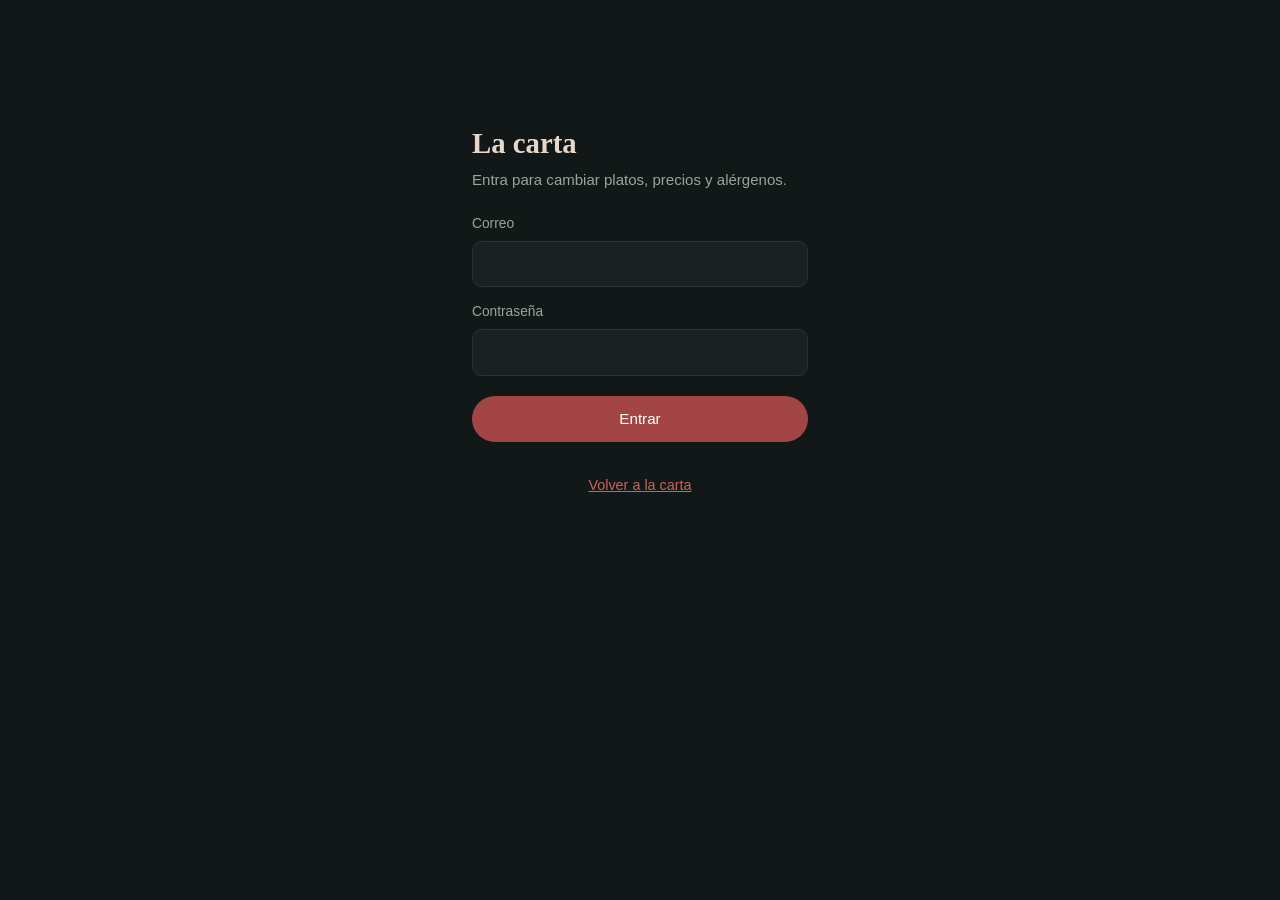
==== admin/index.html @ d583519b "La carta pasa a HTML editable, con panel de administración" ====
<!doctype html>
<html lang="es">
<head>
<meta charset="utf-8">
<meta name="viewport" content="width=device-width, initial-scale=1, viewport-fit=cover">
<title>Panel de la carta · Ramen Okaeri</title>
<meta name="robots" content="noindex, nofollow">
<meta name="theme-color" content="#121818">
<meta name="color-scheme" content="dark">
<link rel="icon" href="/favicon.ico" sizes="48x48">
<link rel="stylesheet" href="/admin/admin.css?v=75b06715">
</head>
<body>
<div id="app"><p class="cargando">Cargando…</p></div>
<p class="aviso" id="aviso" hidden></p>
<script src="/admin/admin.js?v=2310a214" defer></script>
</body>
</html>
---- admin/admin.css ----
/* Panel de la carta. Hoja aparte de la del sitio: el visitante no la descarga
   nunca y asi la web publica no engorda ni un byte por tener panel.
   Mismos tokens de marca, definidos aqui porque style.css no se carga. */

:root{
  --sumi:#121818; --sumi-hondo:#0B1010; --sumi-sup:#1A2121; --sumi-borde:#2A3332;
  --bengara:#A34544; --bengara-viva:#B85450; --bengara-txt:#C9635C;
  --washi:#E5D7CA; --washi-ten:#9BA39E; --blanco:#FFFFFF;
  --verde:#8FBF9B; --ambar:#D8A657;
  --sal:cubic-bezier(.23,1,.32,1);
  --sans:'Zen Kaku Gothic New',"Hiragino Sans","Helvetica Neue",Arial,sans-serif;
  --serif:'Shippori Mincho B1',"Hiragino Mincho ProN",Georgia,serif;
  --radio:14px;
}
*,*::before,*::after{box-sizing:border-box}
html{-webkit-text-size-adjust:100%}
body{margin:0;background:var(--sumi);color:var(--washi);font-family:var(--sans);
  font-size:16px;line-height:1.55;-webkit-font-smoothing:antialiased}
h1,h2,h3,h4{font-family:var(--serif);font-weight:700;line-height:1.25;margin:0}
a{color:var(--bengara-txt)}
:focus-visible{outline:2px solid var(--bengara-txt);outline-offset:3px}

input,select,textarea,button{font:inherit}
input[type=text],input[type=email],input[type=password],input[type=number],
input[type=search],select,textarea{
  width:100%;min-height:46px;padding:10px 14px;color:var(--washi);
  background:var(--sumi-sup);border:1px solid var(--sumi-borde);border-radius:10px;
  font-size:16px;-webkit-appearance:none;appearance:none}
textarea{min-height:88px;resize:vertical;line-height:1.5}
input::placeholder,textarea::placeholder{color:var(--washi-ten)}
select{background-image:none}
label{display:block;font-size:.86rem;color:var(--washi-ten);margin-bottom:6px}

.btn{display:inline-grid;place-items:center;min-height:46px;padding:0 20px;border:0;
  border-radius:999px;cursor:pointer;text-decoration:none;font-size:.95rem;
  transition:background-color .2s var(--sal),border-color .2s var(--sal)}
.btn-p{background:var(--bengara);color:var(--blanco)}
.btn-p:hover:not(:disabled){background:var(--bengara-viva)}
.btn-p:disabled{opacity:.5;cursor:default}
.btn-s{background:transparent;color:var(--washi);border:1px solid var(--sumi-borde)}
.btn-s:hover{border-color:var(--washi-ten)}
.btn-t{background:none;border:0;color:var(--washi-ten);cursor:pointer;padding:10px 6px;
  min-height:44px;font-size:.9rem;text-decoration:underline;text-underline-offset:3px}
.btn-t:hover{color:var(--washi)}
.btn-t.peligro{color:var(--bengara-txt)}

/* --- entrada -------------------------------------------------------------- */
.entrada{max-width:380px;margin:14vh auto;padding:0 22px}
.entrada h1{font-size:1.8rem;margin-bottom:6px}
.entrada-sub{color:var(--washi-ten);font-size:.94rem;margin:0 0 22px}
.entrada label{margin-top:14px}
.entrada .btn{width:100%;margin-top:20px}
.entrada-pie{margin-top:22px;text-align:center;font-size:.9rem}
/* el enlace, no el parrafo, es lo que se toca: 44 px minimos */
.entrada-pie a{display:inline-grid;place-items:center;min-height:44px;padding:0 12px}
.entrada code{background:var(--sumi-sup);padding:2px 6px;border-radius:6px;font-size:.86em}

/* --- armazon -------------------------------------------------------------- */
.panel-cab{display:flex;align-items:center;justify-content:space-between;gap:16px;
  padding:14px 22px;border-bottom:1px solid var(--sumi-borde);background:var(--sumi-hondo)}
.panel-marca strong{font-family:var(--serif);display:block;line-height:1.2}
.panel-marca span{font-size:.8rem;color:var(--washi-ten)}
.panel-acc{display:flex;align-items:center;gap:6px}

.pest{display:flex;gap:4px;overflow-x:auto;scrollbar-width:none;
  padding:10px 22px 0;border-bottom:1px solid var(--sumi-borde);background:var(--sumi-hondo)}
.pest::-webkit-scrollbar{display:none}
.pest-b{flex:0 0 auto;background:none;border:0;border-bottom:2px solid transparent;
  color:var(--washi-ten);padding:10px 14px;min-height:44px;cursor:pointer;font-size:.94rem}
.pest-b:hover{color:var(--washi)}
.pest-b.activa{color:var(--washi);border-bottom-color:var(--bengara)}

.panel-cuerpo{max-width:900px;margin:0 auto;padding:22px}
.cargando,.vacio{color:var(--washi-ten);padding:40px 0;text-align:center}

.barra{display:flex;flex-wrap:wrap;gap:10px;align-items:center;margin-bottom:18px}
.barra input[type=search]{flex:1 1 200px;min-width:0}
.barra select{flex:0 1 220px}
.barra-tit{flex:1 1 auto;font-size:1.3rem}
.pista{color:var(--washi-ten);font-size:.84rem;margin:0 0 8px;line-height:1.5}
.pista-suelta{margin-bottom:16px}

/* --- listas --------------------------------------------------------------- */
.lista-cat{font-size:.78rem;letter-spacing:.12em;text-transform:uppercase;
  color:var(--washi-ten);font-family:var(--sans);font-weight:600;margin:26px 0 4px}
.fila{display:flex;align-items:center;gap:14px;padding:14px 0;
  border-top:1px solid var(--sumi-borde)}
.fila.apagado{opacity:.45}
.fila-txt{flex:1 1 auto;min-width:0}
.fila-txt strong{display:block;font-weight:500}
.fila-sub{display:block;font-size:.85rem;color:var(--washi-ten)}
.pincho{display:inline-block;margin-top:4px;padding:1px 8px;border-radius:999px;
  border:1px solid var(--ambar);color:var(--ambar);font-size:.72rem}
.fila-acc{display:flex;align-items:center;gap:4px;flex:0 0 auto}

/* --- ficha ---------------------------------------------------------------- */
.ficha{display:grid;gap:22px}
.ficha-cab{display:flex;justify-content:space-between;align-items:center}
.campo label{font-size:.86rem;color:var(--washi-ten)}
.dos{display:grid;gap:16px}
@media (min-width:640px){.dos{grid-template-columns:1fr 1fr}}

.idiomas{display:flex;gap:4px;margin-bottom:8px}
.idi-b{background:var(--sumi-sup);border:1px solid var(--sumi-borde);color:var(--washi-ten);
  border-radius:8px;padding:6px 12px;min-height:34px;cursor:pointer;font-size:.82rem;
  text-transform:uppercase;letter-spacing:.06em;position:relative}
.idi-b.activa{color:var(--washi);border-color:var(--washi-ten)}
.idi-b.falta::after{content:"";position:absolute;top:4px;right:4px;width:5px;height:5px;
  border-radius:50%;background:var(--ambar)}

.precios,.opciones{display:grid;gap:8px}
.precio-fila{display:flex;gap:8px;align-items:center}
.precio-fila input[type=number]{flex:0 0 120px}

.rejilla{display:grid;gap:8px}
@media (min-width:560px){.rejilla{grid-template-columns:1fr 1fr}}
.rej-item{display:flex;align-items:center;gap:10px;justify-content:space-between;
  padding:6px 10px;background:var(--sumi-sup);border:1px solid var(--sumi-borde);border-radius:10px}
.rej-item span{font-size:.88rem;color:var(--washi-ten)}
.rej-item select{flex:0 0 130px;min-height:38px;padding:4px 8px;font-size:.86rem}

.chips{display:flex;flex-wrap:wrap;gap:8px}
.chip-t{background:var(--sumi-sup);border:1px solid var(--sumi-borde);color:var(--washi-ten);
  border-radius:999px;padding:0 16px;min-height:44px;cursor:pointer;font-size:.9rem}
.chip-t.activa{background:var(--bengara);border-color:var(--bengara);color:var(--blanco)}

.interruptores{display:flex;flex-wrap:wrap;gap:20px}
.inter{display:flex;align-items:center;gap:10px;min-height:44px;margin:0;color:var(--washi)}
.inter input{width:20px;height:20px;min-height:0;accent-color:var(--bengara)}

/* --- modal ---------------------------------------------------------------- */
.modal{position:fixed;inset:0;background:rgba(9,13,13,.72);display:grid;
  place-items:center;padding:20px;z-index:100;overflow-y:auto}
.modal-caja{background:var(--sumi);border:1px solid var(--sumi-borde);border-radius:var(--radio);
  padding:24px;width:min(560px,100%);max-height:88vh;overflow-y:auto;display:grid;gap:18px}
.modal-caja h3{font-size:1.2rem}
.modal-acc{display:flex;justify-content:flex-end;gap:8px;align-items:center;flex-wrap:wrap}

/* --- publicar ------------------------------------------------------------- */
.publicar{max-width:560px}
.publicar h2{font-size:1.3rem;margin-bottom:8px}
.pub-estado{font-family:var(--serif);font-size:1.15rem;margin:18px 0 4px;color:var(--verde)}
.pub-estado.pendiente{color:var(--ambar)}
.publicar .btn{margin-top:18px}

/* --- avisos --------------------------------------------------------------- */
.aviso{position:fixed;left:50%;bottom:22px;transform:translateX(-50%);z-index:200;
  max-width:min(520px,92vw);padding:12px 20px;border-radius:999px;font-size:.9rem;
  background:var(--sumi-sup);border:1px solid var(--sumi-borde);color:var(--washi)}
.aviso.error{border-color:var(--bengara);color:var(--bengara-txt)}
.aviso.ok{border-color:#3E5A46;color:var(--verde)}

@media (prefers-reduced-motion:reduce){*{transition:none!important;animation:none!important}}
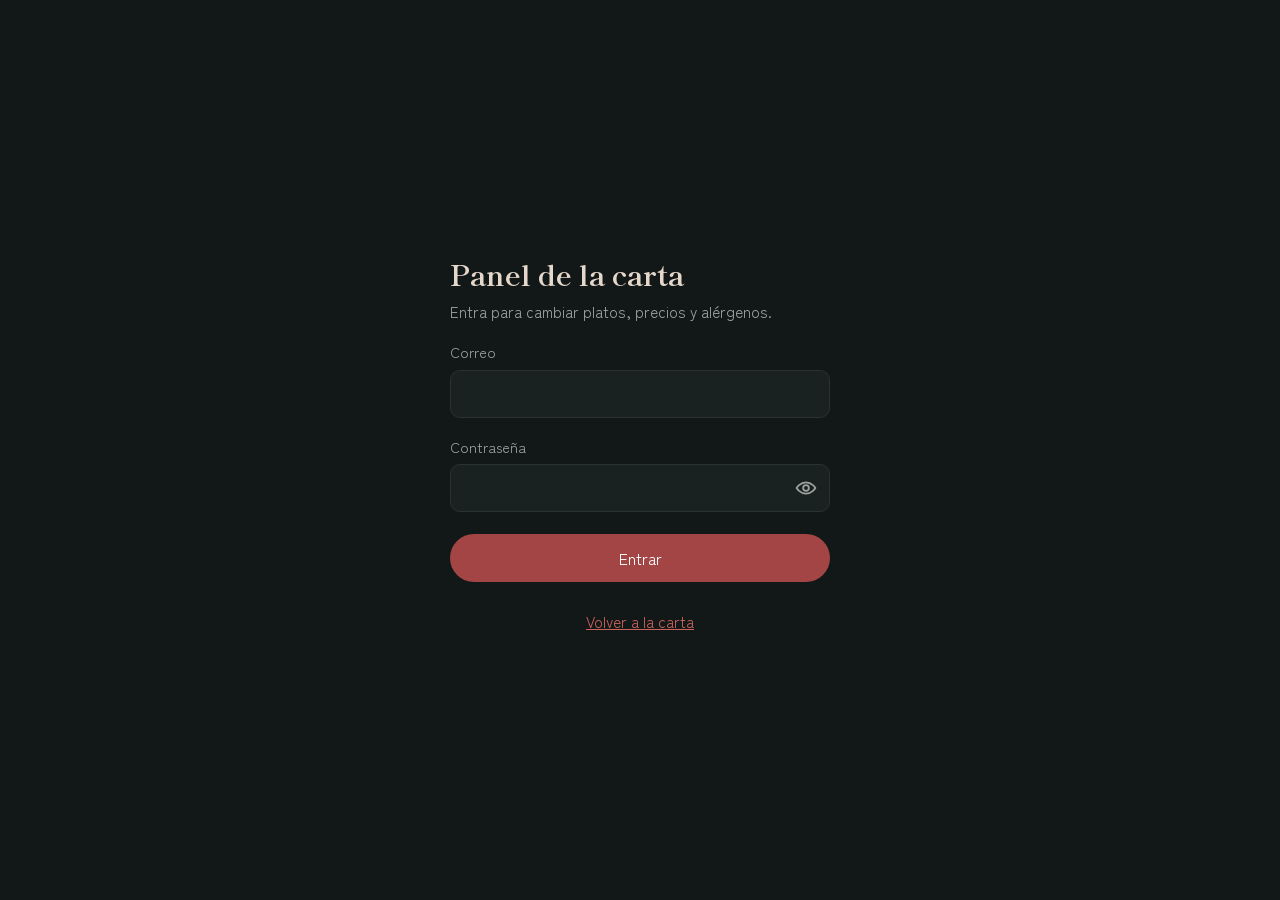
==== commit 015bf96c: "Carta al día: 73 platos en 6 secciones Exportada de Supabase por .github/workflows/carta.yml.  Co-Au" ====
--- a/admin/index.html
+++ b/admin/index.html
@@ -8,11 +8,41 @@
 <meta name="theme-color" content="#121818">
 <meta name="color-scheme" content="dark">
 <link rel="icon" href="/favicon.ico" sizes="48x48">
-<link rel="stylesheet" href="/admin/admin.css?v=75b06715">
+<link rel="stylesheet" href="/admin/admin.css?v=a2af2c37">
 </head>
 <body>
+<svg class="oculto" aria-hidden="true" focusable="false"><defs>
+<g id="pl-ramen"><path d="M3.5 14.5h25a12.5 12.5 0 0 1-25 0Z"/><path d="M12 10.5c0-2 2-2.2 2-4M18 10.5c0-2 2-2.2 2-4"/></g>
+<g id="pl-arroz"><path d="M4.5 16.5h23a11.5 11.5 0 0 1-23 0Z"/><path d="M9.5 16.5a6.5 6.5 0 0 1 13 0"/></g>
+<g id="pl-tapa"><path d="M4.5 19.5h23c0-5.7-5.1-9.8-11.5-9.8S4.5 13.8 4.5 19.5Z"/><path d="M10 19.5v-3.2M16 19.5v-4.6M22 19.5v-3.2"/></g>
+<g id="pl-bebida"><path d="M10 6.5h12l-1.5 18a1.7 1.7 0 0 1-1.7 1.6h-5.6a1.7 1.7 0 0 1-1.7-1.6Z"/><path d="M10.7 14h10.6"/></g>
+<g id="pl-postre"><path d="M4.5 22.5h23"/><path d="M8.5 22.5a7.5 7.5 0 0 1 15 0"/></g>
+<g id="pl-coctel"><path d="M5 7h22L16 19Z"/><path d="M16 19v7M11.5 26h9"/></g>
+<g id="pl-generico"><circle cx="16" cy="16" r="11"/><circle cx="16" cy="16" r="6"/></g>
+
+<g id="alg-gluten"><path d="M16 29V12"/><path d="M16 21.5c-3.2 0-5.2-1.8-5.2-4.5 3.2 0 5.2 1.8 5.2 4.5Z"/><path d="M16 21.5c3.2 0 5.2-1.8 5.2-4.5-3.2 0-5.2 1.8-5.2 4.5Z"/><path d="M16 15c-3.2 0-5.2-1.8-5.2-4.5 3.2 0 5.2 1.8 5.2 4.5Z"/><path d="M16 15c3.2 0 5.2-1.8 5.2-4.5-3.2 0-5.2 1.8-5.2 4.5Z"/><path d="M16 10c0-2.5 1-4.2 2.9-5 .5 2.5-.5 4.3-2.9 5Z"/></g>
+<g id="alg-crustaceos"><path d="M24 10c-6.6 0-11.6 3.8-11.6 9 0 4.3 3.5 7.4 8.2 7.4 2.4 0 4.2-.7 5.4-1.6"/><path d="M12.6 18.4c-3.4.3-5.6 2.4-6.1 5.6"/><path d="M24 10c1.4-1.9 3.3-2.9 5.6-3"/><path d="M22.2 9.6c-.4-2.2.4-4 2.2-5.4"/><path d="M16.6 24.8c-.8 1.9-2.3 3-4.4 3.4"/></g>
+<g id="alg-huevos"><path d="M16 27.5c-4.4 0-7.6-3-7.6-7.2 0-5.2 3.6-11.8 7.6-11.8s7.6 6.6 7.6 11.8c0 4.2-3.2 7.2-7.6 7.2Z"/><circle cx="16" cy="19.5" r="3.4"/></g>
+<g id="alg-pescado"><path d="M4.5 16c3.4-4.6 7.6-6.9 12.6-6.9 4.6 0 8.2 2.3 10.8 6.9-2.6 4.6-6.2 6.9-10.8 6.9-5 0-9.2-2.3-12.6-6.9Z"/><path d="M27.9 16c1.3-.5 2.4-1.5 3.3-3v6c-.9-1.5-2-2.5-3.3-3Z"/><circle cx="11.5" cy="14.6" r="1.1"/></g>
+<g id="alg-cacahuetes"><path d="M20.4 6.5c3.4 0 5.8 2.5 5.8 5.6 0 2.2-1.1 3.4-1.1 5.1 0 1.8 1.1 2.9 1.1 5.1 0 3.1-2.4 5.6-5.8 5.6h-8.8c-3.4 0-5.8-2.5-5.8-5.6 0-2.2 1.1-3.3 1.1-5.1 0-1.7-1.1-2.9-1.1-5.1 0-3.1 2.4-5.6 5.8-5.6Z"/><path d="M7 17.2h18"/></g>
+<g id="alg-soja"><path d="M27 6.5c0 8.4-5.6 15.3-13.2 15.3-4.4 0-7.6-2.9-7.6-7 0-6.8 5.8-12.2 12.6-12.2"/><circle cx="12.4" cy="15.4" r="2.4"/><circle cx="18.6" cy="10.4" r="2.4"/><path d="M6.2 28.5c1.6-4.3 4.2-7.6 7.6-9.8"/></g>
+<g id="alg-leche"><path d="M10 12.5h12v16H10Z"/><path d="M10 12.5 13 6h6l3 6.5"/><path d="M13 6V3.5h6V6"/><path d="M10 19.5h12"/></g>
+<g id="alg-frutos-secos"><path d="M16 28.5c-4.8 0-8.4-4.2-8.4-9.6 0-5 3.2-9.4 8.4-9.4s8.4 4.4 8.4 9.4c0 5.4-3.6 9.6-8.4 9.6Z"/><path d="M7.8 14.2c1.8-1.7 4.8-2.7 8.2-2.7s6.4 1 8.2 2.7"/><path d="M16 11.5V4.8"/><path d="M16 5.2c-1.4-1.5-3.2-2.2-5.4-2.2.3 2.4 1.7 3.9 4 4.4"/></g>
+<g id="alg-apio"><path d="M11 29c-1.4-5-1.8-10.4-1.2-16.2"/><path d="M16 29c0-5.6.3-11 1-16.2"/><path d="M21 29c1.4-5 2.2-10.4 2.4-16.2"/><path d="M8.2 12.8c-.6-3.4.8-5.8 4.2-7.2 1 2.2.8 4.4-.6 6.6"/><path d="M17 12.8c-1-3.6 0-6.4 3-8.4 1.6 2.6 1.6 5.4 0 8.4"/><path d="M23.6 12.8c1.6-2.8 1.2-5.4-1.2-7.8"/></g>
+<g id="alg-mostaza"><path d="M11 12.5h10c1.1 0 2 .9 2 2v12c0 1.1-.9 2-2 2H11c-1.1 0-2-.9-2-2v-12c0-1.1.9-2 2-2Z"/><path d="M12 12.5v-3h8v3"/><path d="M13.5 9.5V6h5v3.5"/><path d="M9 18.5h14"/></g>
+<g id="alg-sesamo"><path d="M12 6.5c2.3 0 4 1.9 4 4.3s-1.7 4.3-4 4.3-4-1.9-4-4.3 1.7-4.3 4-4.3Z"/><path d="M23 12c2.3 0 4 1.9 4 4.3s-1.7 4.3-4 4.3-4-1.9-4-4.3 1.7-4.3 4-4.3Z"/><path d="M12.5 19.5c2.3 0 4 1.9 4 4.3s-1.7 4.3-4 4.3-4-1.9-4-4.3 1.7-4.3 4-4.3Z"/></g>
+<g id="alg-sulfitos"><path d="M13 4.5h6"/><path d="M14 4.5v7.2L7.6 24.4c-.9 1.8.4 3.9 2.4 3.9h12c2 0 3.3-2.1 2.4-3.9L18 11.7V4.5"/><path d="M10.4 19h11.2"/></g>
+<g id="alg-altramuces"><path d="M16 29V15"/><path d="M16 15c-4.2 0-6.6-2.2-6.6-5.6 4.2 0 6.6 2.2 6.6 5.6Z"/><path d="M16 15c4.2 0 6.6-2.2 6.6-5.6-4.2 0-6.6 2.2-6.6 5.6Z"/><path d="M16 9c-2.6-1.2-3.8-3.2-3.4-5.8 2.6.6 4 2.4 4 5.2"/><path d="M16 9c2.6-1.2 3.8-3.2 3.4-5.8-2.6.6-4 2.4-4 5.2"/></g>
+<g id="alg-moluscos"><path d="M16 27.5c-6.4 0-11.5-4.8-11.5-11 0-3.4 2.3-5.6 5-5.6 1.5 0 2.8.7 3.6 1.9.7-2.3 1.6-4.1 2.9-5.3 1.3 1.2 2.2 3 2.9 5.3.8-1.2 2.1-1.9 3.6-1.9 2.7 0 5 2.2 5 5.6 0 6.2-5.1 11-11.5 11Z"/><path d="M16 8.5v19"/><path d="M10.6 13.2 8.2 25.2"/><path d="M21.4 13.2 23.8 25.2"/></g>
+
+<g id="etq-hoja"><path d="M6 26C6 14 13 7.5 26 6.5 25 19.5 18 26 6 26Z"/><path d="M6 26c3.5-6.5 8-11 13.5-13.5"/></g>
+<g id="esc-chile"><path d="M21 9c1.4 7.6-3.6 15.8-11.1 16.3-3.2.2-5.4-1.8-5.4-4.5 0-2.6 2-4.3 5-4.6C16.1 15.8 20 12.9 21 9Z"/><path d="M21 9c.1-2.7 1.7-4.4 4.7-5.1"/><path d="M25.7 3.9c1.8.2 3 1.3 3.5 3.1"/></g>
+<g id="esc-caldo"><path d="M3.5 16.5h25a12.5 12.5 0 0 1-25 0Z"/><path d="M12 12c0-2 2-2.2 2-4M18 12c0-2 2-2.2 2-4"/></g>
+<g id="esc-nivel"><path d="M7 26V18M16 26V12M25 26V6"/></g>
+</defs></svg>
 <div id="app"><p class="cargando">Cargando…</p></div>
-<p class="aviso" id="aviso" hidden></p>
-<script src="/admin/admin.js?v=2310a214" defer></script>
+<div id="avisos" class="avisos"></div>
+<div id="anuncio" class="oculto" aria-live="polite" aria-atomic="true"></div>
+<script src="/admin/admin.js?v=bfabea60" defer></script>
 </body>
 </html>
--- a/admin/admin.css
+++ b/admin/admin.css
@@ -1,153 +1,435 @@
 /* Panel de la carta. Hoja aparte de la del sitio: el visitante no la descarga
    nunca y asi la web publica no engorda ni un byte por tener panel.
-   Mismos tokens de marca, definidos aqui porque style.css no se carga. */
+   Mismos tokens de marca, definidos aqui porque style.css no se carga.
+
+   Rehecha el 17 de septiembre de 2026 para el movil primero: destinos abajo,
+   acciones fijas, todo lo tocable a 44 px como minimo y ningun :hover fuera
+   de @media (hover:hover), que en tactil se quedaba pegado. */
+
+/* Las fuentes de la marca, las mismas que la web: el navegador ya las tiene en
+   cache si ha abierto la carta. Antes admin.css las nombraba pero no las
+   cargaba, y el panel salia en Georgia y Arial. */
+@font-face{font-family:'Shippori Mincho B1';font-style:normal;font-weight:700;font-display:swap;
+  src:url('/assets/fonts/shippori-700-latin.woff2') format('woff2');
+  unicode-range:U+0000-00FF,U+0131,U+0152-0153,U+02BB-02BC,U+02C6,U+02DA,U+02DC,U+0304,U+0308,U+0329,U+2000-206F,U+20AC,U+2122,U+2191,U+2193,U+2212,U+2215,U+FEFF,U+FFFD}
+@font-face{font-family:'Shippori Mincho B1';font-style:normal;font-weight:700;font-display:swap;
+  src:url('/assets/fonts/shippori-700-latin-ext.woff2') format('woff2');
+  unicode-range:U+0100-02BA,U+02BD-02C5,U+02C7-02CC,U+02CE-02D7,U+02DD-02FF,U+0304,U+0308,U+0329,U+1D00-1DBF,U+1E00-1E9F,U+1EF2-1EFF,U+2020,U+20A0-20AB,U+20AD-20C0,U+2113,U+2C60-2C7F,U+A720-A7FF}
+@font-face{font-family:'Zen Kaku Gothic New';font-style:normal;font-weight:400;font-display:swap;
+  src:url('/assets/fonts/zenkaku-400-latin.woff2') format('woff2');
+  unicode-range:U+0000-00FF,U+0131,U+0152-0153,U+02BB-02BC,U+02C6,U+02DA,U+02DC,U+0304,U+0308,U+0329,U+2000-206F,U+20AC,U+2122,U+2191,U+2193,U+2212,U+2215,U+FEFF,U+FFFD}
+@font-face{font-family:'Zen Kaku Gothic New';font-style:normal;font-weight:400;font-display:swap;
+  src:url('/assets/fonts/zenkaku-400-latin-ext.woff2') format('woff2');
+  unicode-range:U+0100-02BA,U+02BD-02C5,U+02C7-02CC,U+02CE-02D7,U+02DD-02FF,U+0304,U+0308,U+0329,U+1D00-1DBF,U+1E00-1E9F,U+1EF2-1EFF,U+2020,U+20A0-20AB,U+20AD-20C0,U+2113,U+2C60-2C7F,U+A720-A7FF}
+@font-face{font-family:'Zen Kaku Gothic New';font-style:normal;font-weight:700;font-display:swap;
+  src:url('/assets/fonts/zenkaku-700-latin.woff2') format('woff2');
+  unicode-range:U+0000-00FF,U+0131,U+0152-0153,U+02BB-02BC,U+02C6,U+02DA,U+02DC,U+0304,U+0308,U+0329,U+2000-206F,U+20AC,U+2122,U+2191,U+2193,U+2212,U+2215,U+FEFF,U+FFFD}
+@font-face{font-family:'Zen Kaku Gothic New';font-style:normal;font-weight:700;font-display:swap;
+  src:url('/assets/fonts/zenkaku-700-latin-ext.woff2') format('woff2');
+  unicode-range:U+0100-02BA,U+02BD-02C5,U+02C7-02CC,U+02CE-02D7,U+02DD-02FF,U+0304,U+0308,U+0329,U+1D00-1DBF,U+1E00-1E9F,U+1EF2-1EFF,U+2020,U+20A0-20AB,U+20AD-20C0,U+2113,U+2C60-2C7F,U+A720-A7FF}
 
 :root{
-  --sumi:#121818; --sumi-hondo:#0B1010; --sumi-sup:#1A2121; --sumi-borde:#2A3332;
+  --sumi:#121818; --sumi-hondo:#0B1010; --sumi-sup:#1A2121; --sumi-alto:#222B2A; --sumi-borde:#2A3332;
   --bengara:#A34544; --bengara-viva:#B85450; --bengara-txt:#C9635C;
   --washi:#E5D7CA; --washi-ten:#9BA39E; --blanco:#FFFFFF;
-  --verde:#8FBF9B; --ambar:#D8A657;
+  --verde:#8FBF9B; --verde-fondo:#1B2A21; --ambar:#D8A657; --ambar-fondo:#2B2418;
   --sal:cubic-bezier(.23,1,.32,1);
   --sans:'Zen Kaku Gothic New',"Hiragino Sans","Helvetica Neue",Arial,sans-serif;
   --serif:'Shippori Mincho B1',"Hiragino Mincho ProN",Georgia,serif;
   --radio:14px;
+  --ancho:760px;
+  /* lo que ocupa abajo la barra fija: los avisos y el final de la pagina lo
+     respetan para no quedar debajo */
+  --abajo:64px;
 }
 *,*::before,*::after{box-sizing:border-box}
 html{-webkit-text-size-adjust:100%}
-body{margin:0;background:var(--sumi);color:var(--washi);font-family:var(--sans);
-  font-size:16px;line-height:1.55;-webkit-font-smoothing:antialiased}
+body{margin:0;min-height:100vh;background:var(--sumi);color:var(--washi);font-family:var(--sans);
+  font-size:16px;line-height:1.55;-webkit-font-smoothing:antialiased;-webkit-tap-highlight-color:transparent}
 h1,h2,h3,h4{font-family:var(--serif);font-weight:700;line-height:1.25;margin:0}
+p{margin:0}
 a{color:var(--bengara-txt)}
 :focus-visible{outline:2px solid var(--bengara-txt);outline-offset:3px}
-
-input,select,textarea,button{font:inherit}
-input[type=text],input[type=email],input[type=password],input[type=number],
-input[type=search],select,textarea{
-  width:100%;min-height:46px;padding:10px 14px;color:var(--washi);
+[hidden]{display:none!important}
+.oculto{position:absolute;width:1px;height:1px;padding:0;margin:-1px;overflow:hidden;clip-path:inset(50%);white-space:nowrap;border:0}
+main:focus{outline:none}
+
+.ico{width:24px;height:24px;flex:0 0 auto;fill:none;stroke:currentColor;stroke-width:2.4;
+  stroke-linecap:round;stroke-linejoin:round}
+.ico-peq{width:18px;height:18px}
+.ico-grande{width:56px;height:56px;color:var(--verde)}
+.ico-marcador{width:22px;height:22px;color:var(--washi-ten)}
+.ico-alg{width:22px;height:22px}
+
+/* --- formularios ---------------------------------------------------------- */
+input,select,textarea,button{font:inherit;color:inherit}
+input[type=text],input[type=email],input[type=password],input[type=search],select,textarea{
+  width:100%;min-height:48px;padding:10px 14px;color:var(--washi);
   background:var(--sumi-sup);border:1px solid var(--sumi-borde);border-radius:10px;
   font-size:16px;-webkit-appearance:none;appearance:none}
-textarea{min-height:88px;resize:vertical;line-height:1.5}
-input::placeholder,textarea::placeholder{color:var(--washi-ten)}
-select{background-image:none}
-label{display:block;font-size:.86rem;color:var(--washi-ten);margin-bottom:6px}
-
-.btn{display:inline-grid;place-items:center;min-height:46px;padding:0 20px;border:0;
-  border-radius:999px;cursor:pointer;text-decoration:none;font-size:.95rem;
-  transition:background-color .2s var(--sal),border-color .2s var(--sal)}
+textarea{min-height:96px;resize:vertical;line-height:1.5}
+input::placeholder,textarea::placeholder{color:#7F8883}
+select{padding-right:38px;background-image:linear-gradient(45deg,transparent 50%,var(--washi-ten) 50%),linear-gradient(135deg,var(--washi-ten) 50%,transparent 50%);
+  background-position:calc(100% - 20px) 50%,calc(100% - 14px) 50%;background-size:6px 6px;background-repeat:no-repeat}
+select:disabled{opacity:.6}
+[aria-invalid=true]{border-color:var(--bengara-txt)!important}
+input.corto{max-width:120px}
+label{display:block;font-size:.9rem;color:var(--washi-ten);margin-bottom:6px}
+legend{padding:0;font-size:.9rem;color:var(--washi-ten);margin-bottom:6px}
+fieldset{border:0;margin:0;padding:0;min-width:0}
+
+.campo{display:grid;gap:6px}
+.campo > label,.campo > legend,.campo-tit{margin-bottom:0;font-size:.9rem;color:var(--washi-ten)}
+.pista{color:var(--washi-ten);font-size:.875rem;line-height:1.5}
+.error-campo,.error-form{display:flex;gap:8px;align-items:flex-start;color:var(--bengara-txt);font-size:.9rem;line-height:1.45}
+.error-campo .ico{margin-top:1px}
+.error-form:empty{display:none}
+
+.casilla{display:flex;align-items:center;gap:12px;min-height:44px;margin:0;color:var(--washi);font-size:1rem;cursor:pointer}
+.casilla input{width:22px;height:22px;margin:0;accent-color:var(--bengara);flex:0 0 auto}
+
+/* --- botones --------------------------------------------------------------- */
+.btn{display:inline-flex;align-items:center;justify-content:center;gap:8px;min-height:48px;padding:0 20px;
+  border:1px solid transparent;border-radius:999px;cursor:pointer;text-decoration:none;font-size:1rem;
+  line-height:1.2;text-align:center;transition:background-color .2s var(--sal),border-color .2s var(--sal),transform .12s var(--sal)}
+.btn:active:not(:disabled){transform:scale(.98)}
+.btn:disabled{opacity:.5;cursor:default}
 .btn-p{background:var(--bengara);color:var(--blanco)}
-.btn-p:hover:not(:disabled){background:var(--bengara-viva)}
-.btn-p:disabled{opacity:.5;cursor:default}
-.btn-s{background:transparent;color:var(--washi);border:1px solid var(--sumi-borde)}
-.btn-s:hover{border-color:var(--washi-ten)}
-.btn-t{background:none;border:0;color:var(--washi-ten);cursor:pointer;padding:10px 6px;
-  min-height:44px;font-size:.9rem;text-decoration:underline;text-underline-offset:3px}
-.btn-t:hover{color:var(--washi)}
-.btn-t.peligro{color:var(--bengara-txt)}
-
-/* --- entrada -------------------------------------------------------------- */
-.entrada{max-width:380px;margin:14vh auto;padding:0 22px}
-.entrada h1{font-size:1.8rem;margin-bottom:6px}
-.entrada-sub{color:var(--washi-ten);font-size:.94rem;margin:0 0 22px}
-.entrada label{margin-top:14px}
-.entrada .btn{width:100%;margin-top:20px}
-.entrada-pie{margin-top:22px;text-align:center;font-size:.9rem}
-/* el enlace, no el parrafo, es lo que se toca: 44 px minimos */
+.btn-s{background:transparent;color:var(--washi);border-color:var(--sumi-borde)}
+.btn-peligro{background:transparent;color:var(--bengara-txt);border-color:var(--bengara)}
+.btn-peligro-t{color:var(--bengara-txt)!important}
+.btn-ancho{width:100%}
+.btn-peq{min-height:44px;padding:0 14px;font-size:.9rem}
+.btn-t{display:inline-flex;align-items:center;gap:6px;background:none;border:0;color:var(--washi-ten);cursor:pointer;
+  padding:0 8px;min-height:44px;min-width:44px;font-size:.95rem;text-decoration:underline;text-underline-offset:3px;justify-content:center}
+.btn-icono{display:inline-grid;place-items:center;width:44px;height:44px;padding:0;background:none;border:0;
+  border-radius:999px;color:var(--washi-ten);cursor:pointer;flex:0 0 auto}
+.btn-icono:disabled{opacity:.35;cursor:default}
+@media (hover:hover){
+  .btn-p:hover:not(:disabled){background:var(--bengara-viva)}
+  .btn-s:hover:not(:disabled){border-color:var(--washi-ten)}
+  .btn-peligro:hover:not(:disabled){background:rgba(163,69,68,.14)}
+  .btn-t:hover,.btn-icono:hover:not(:disabled){color:var(--washi)}
+}
+
+/* --- entrada --------------------------------------------------------------- */
+.entrada-env{min-height:100vh;min-height:100svh;display:grid;place-items:center;padding:24px 16px}
+.entrada{width:100%;max-width:380px;display:grid;gap:18px}
+.entrada h1{font-size:1.8rem}
+.entrada-sub{color:var(--washi-ten);font-size:.95rem;margin-top:-10px}
+.entrada .btn{margin-top:4px}
+.entrada-pie{text-align:center;font-size:.95rem}
 .entrada-pie a{display:inline-grid;place-items:center;min-height:44px;padding:0 12px}
 .entrada code{background:var(--sumi-sup);padding:2px 6px;border-radius:6px;font-size:.86em}
-
-/* --- armazon -------------------------------------------------------------- */
-.panel-cab{display:flex;align-items:center;justify-content:space-between;gap:16px;
-  padding:14px 22px;border-bottom:1px solid var(--sumi-borde);background:var(--sumi-hondo)}
-.panel-marca strong{font-family:var(--serif);display:block;line-height:1.2}
-.panel-marca span{font-size:.8rem;color:var(--washi-ten)}
-.panel-acc{display:flex;align-items:center;gap:6px}
-
-.pest{display:flex;gap:4px;overflow-x:auto;scrollbar-width:none;
-  padding:10px 22px 0;border-bottom:1px solid var(--sumi-borde);background:var(--sumi-hondo)}
-.pest::-webkit-scrollbar{display:none}
-.pest-b{flex:0 0 auto;background:none;border:0;border-bottom:2px solid transparent;
-  color:var(--washi-ten);padding:10px 14px;min-height:44px;cursor:pointer;font-size:.94rem}
-.pest-b:hover{color:var(--washi)}
-.pest-b.activa{color:var(--washi);border-bottom-color:var(--bengara)}
-
-.panel-cuerpo{max-width:900px;margin:0 auto;padding:22px}
+.clave-caja{position:relative}
+.clave-caja input{padding-right:52px}
+.clave-ver{position:absolute;right:2px;top:50%;transform:translateY(-50%)}
+.clave-ver[aria-pressed=true]{color:var(--washi)}
+
+/* --- armazon --------------------------------------------------------------- */
+.cab{display:flex;align-items:center;justify-content:space-between;gap:12px;min-height:56px;
+  padding:4px max(10px,env(safe-area-inset-right)) 4px max(16px,env(safe-area-inset-left));
+  border-bottom:1px solid var(--sumi-borde);background:var(--sumi-hondo)}
+.cab-marca{min-width:0}
+.cab-marca strong{font-family:var(--serif);display:block;line-height:1.2}
+.cab-marca span{display:block;font-size:.8rem;color:var(--washi-ten);white-space:nowrap}
+.cab-acc{display:flex;align-items:center;gap:2px;flex:0 0 auto}
+
+.franja{display:flex;flex-wrap:wrap;align-items:center;justify-content:space-between;gap:4px 12px;
+  padding:6px 16px;min-height:48px;background:var(--ambar-fondo);border-bottom:1px solid #4A3D22;color:var(--washi);font-size:.95rem}
+.franja a{display:inline-flex;align-items:center;min-height:44px;color:var(--ambar);font-weight:700;text-underline-offset:3px}
+.franja .btn-t{color:var(--ambar);min-height:44px}
+
+/* Los cuatro destinos. En el movil van ABAJO, donde llega el pulgar: antes eran
+   siete pestanas arriba con el scroll oculto, y a 390 px Publicar quedaba
+   fuera de la pantalla sin ninguna pista de que existia. */
+.nav{position:fixed;left:0;right:0;bottom:0;z-index:50;display:grid;grid-template-columns:repeat(4,1fr);
+  background:var(--sumi-hondo);border-top:1px solid var(--sumi-borde);
+  padding:0 env(safe-area-inset-right) env(safe-area-inset-bottom) env(safe-area-inset-left)}
+.nav-i{position:relative;display:flex;flex-direction:column;align-items:center;justify-content:center;gap:2px;
+  min-height:64px;padding:6px 4px;color:var(--washi-ten);text-decoration:none;font-size:.8rem;line-height:1.2}
+.nav-i.activo{color:var(--washi)}
+.nav-i.activo::before{content:"";position:absolute;top:0;left:22%;right:22%;height:3px;border-radius:0 0 3px 3px;background:var(--bengara)}
+.nav-badge{position:absolute;top:6px;left:calc(50% + 6px);min-width:20px;height:20px;padding:0 6px;border-radius:999px;
+  background:var(--ambar);color:#1A1407;font-size:.75rem;font-weight:700;line-height:20px;text-align:center}
+@media (hover:hover){ .nav-i:hover{color:var(--washi)} }
+
+.cuerpo{max-width:var(--ancho);margin:0 auto;
+  padding:8px max(16px,env(safe-area-inset-right)) calc(var(--abajo) + 96px + env(safe-area-inset-bottom)) max(16px,env(safe-area-inset-left))}
 .cargando,.vacio{color:var(--washi-ten);padding:40px 0;text-align:center}
-
-.barra{display:flex;flex-wrap:wrap;gap:10px;align-items:center;margin-bottom:18px}
-.barra input[type=search]{flex:1 1 200px;min-width:0}
-.barra select{flex:0 1 220px}
-.barra-tit{flex:1 1 auto;font-size:1.3rem}
-.pista{color:var(--washi-ten);font-size:.84rem;margin:0 0 8px;line-height:1.5}
-.pista-suelta{margin-bottom:16px}
-
-/* --- listas --------------------------------------------------------------- */
-.lista-cat{font-size:.78rem;letter-spacing:.12em;text-transform:uppercase;
-  color:var(--washi-ten);font-family:var(--sans);font-weight:600;margin:26px 0 4px}
-.fila{display:flex;align-items:center;gap:14px;padding:14px 0;
-  border-top:1px solid var(--sumi-borde)}
-.fila.apagado{opacity:.45}
-.fila-txt{flex:1 1 auto;min-width:0}
-.fila-txt strong{display:block;font-weight:500}
-.fila-sub{display:block;font-size:.85rem;color:var(--washi-ten)}
-.pincho{display:inline-block;margin-top:4px;padding:1px 8px;border-radius:999px;
-  border:1px solid var(--ambar);color:var(--ambar);font-size:.72rem}
-.fila-acc{display:flex;align-items:center;gap:4px;flex:0 0 auto}
-
-/* --- ficha ---------------------------------------------------------------- */
-.ficha{display:grid;gap:22px}
-.ficha-cab{display:flex;justify-content:space-between;align-items:center}
-.campo label{font-size:.86rem;color:var(--washi-ten)}
-.dos{display:grid;gap:16px}
-@media (min-width:640px){.dos{grid-template-columns:1fr 1fr}}
-
-.idiomas{display:flex;gap:4px;margin-bottom:8px}
-.idi-b{background:var(--sumi-sup);border:1px solid var(--sumi-borde);color:var(--washi-ten);
-  border-radius:8px;padding:6px 12px;min-height:34px;cursor:pointer;font-size:.82rem;
-  text-transform:uppercase;letter-spacing:.06em;position:relative}
-.idi-b.activa{color:var(--washi);border-color:var(--washi-ten)}
-.idi-b.falta::after{content:"";position:absolute;top:4px;right:4px;width:5px;height:5px;
-  border-radius:50%;background:var(--ambar)}
-
-.precios,.opciones{display:grid;gap:8px}
-.precio-fila{display:flex;gap:8px;align-items:center}
-.precio-fila input[type=number]{flex:0 0 120px}
-
-.rejilla{display:grid;gap:8px}
-@media (min-width:560px){.rejilla{grid-template-columns:1fr 1fr}}
-.rej-item{display:flex;align-items:center;gap:10px;justify-content:space-between;
-  padding:6px 10px;background:var(--sumi-sup);border:1px solid var(--sumi-borde);border-radius:10px}
-.rej-item span{font-size:.88rem;color:var(--washi-ten)}
-.rej-item select{flex:0 0 130px;min-height:38px;padding:4px 8px;font-size:.86rem}
+.vacio{display:grid;gap:14px;justify-items:center}
+
+/* En la ficha y en la revision, la barra de destinos deja sitio a la de
+   Guardar: es la accion que importa y no puede quedar a tres pantallas. */
+.acciones-fijas{position:fixed;left:0;right:0;bottom:0;z-index:60;background:var(--sumi-hondo);
+  border-top:1px solid var(--sumi-borde);
+  padding:10px max(16px,env(safe-area-inset-right)) calc(10px + env(safe-area-inset-bottom)) max(16px,env(safe-area-inset-left))}
+.acciones-dentro{max-width:var(--ancho);margin:0 auto;display:grid;grid-template-columns:1fr 2fr;gap:10px}
+.con-acciones .nav{display:none}
+.con-acciones{--abajo:72px}
+
+.pantalla-cab{display:grid;gap:4px;margin:4px 0 16px}
+.pantalla-cab h1,.pantalla-tit{font-size:1.45rem}
+.pantalla-tit{margin:8px 0 8px}
+.volver{display:inline-flex;align-items:center;gap:4px;min-height:44px;margin-left:-6px;padding:0 6px;
+  color:var(--washi-ten);text-decoration:none;width:max-content}
+@media (hover:hover){ .volver:hover{color:var(--washi)} }
+
+@media (min-width:720px){
+  :root{--abajo:0px}
+  .con-acciones{--abajo:72px}
+  .nav{position:static;display:flex;gap:4px;padding:0 max(24px,calc((100% - var(--ancho)) / 2));border-top:0;
+    border-bottom:1px solid var(--sumi-borde)}
+  .nav-i{flex-direction:row;gap:8px;min-height:52px;padding:0 14px;font-size:.95rem}
+  .nav-i.activo::before{top:auto;bottom:-1px;left:10px;right:10px;height:2px;border-radius:0}
+  .nav-badge{position:static;margin-left:2px}
+  .con-acciones .nav{display:flex}
+  .cab{padding:4px 24px}
+  .cuerpo{padding:24px 24px calc(var(--abajo) + 48px)}
+}
+
+/* --- avisos ---------------------------------------------------------------- */
+.avisos{position:fixed;left:50%;transform:translateX(-50%);z-index:200;width:min(560px,calc(100% - 24px));
+  bottom:calc(var(--abajo) + 12px + env(safe-area-inset-bottom));pointer-events:none}
+.aviso{pointer-events:auto;display:flex;align-items:center;gap:4px;padding:6px 4px 6px 16px;border-radius:16px;
+  background:var(--sumi-alto);border:1px solid var(--sumi-borde);color:var(--washi);
+  box-shadow:0 10px 30px rgba(0,0,0,.45);animation:aviso-entra .22s var(--sal)}
+.aviso-txt{flex:1 1 auto;font-size:.95rem;line-height:1.4;padding:6px 0}
+.aviso-error{border-color:var(--bengara);background:#2A1B1B}
+.aviso-error .aviso-txt{color:#F2C6C1}
+.aviso-ok{border-color:#3E5A46}
+.aviso-accion{flex:0 0 auto;min-height:44px;padding:0 12px;background:none;border:0;color:var(--ambar);font-weight:700;cursor:pointer}
+.aviso-cierra{flex:0 0 auto;display:grid;place-items:center;width:44px;height:44px;background:none;border:0;color:var(--washi-ten);cursor:pointer;border-radius:999px}
+@keyframes aviso-entra{from{opacity:0;transform:translateY(8px)}to{opacity:1;transform:none}}
+
+/* --- lista de platos ------------------------------------------------------- */
+.tarjeta-rev{display:flex;align-items:center;justify-content:space-between;gap:12px;min-height:50px;
+  padding:6px 12px 6px 14px;margin-bottom:6px;border:1px solid var(--sumi-borde);border-radius:12px;
+  background:var(--sumi-sup);color:var(--washi);text-decoration:none}
+.tarjeta-rev-txt{display:grid;gap:6px;flex:1 1 auto;min-width:0}
+.tarjeta-rev-txt strong{font-weight:400;font-size:.95rem}
+.tarjeta-rev-cta{display:inline-flex;align-items:center;gap:2px;color:var(--bengara-txt);font-weight:700;font-size:.95rem}
+.progreso-barra{display:block;height:6px;border-radius:999px;background:var(--sumi-borde);overflow:hidden}
+.progreso-barra > span{display:block;height:100%;background:var(--verde);border-radius:999px}
+
+.lista-barra{display:grid;grid-template-columns:1fr minmax(0,42%);gap:8px;position:sticky;top:0;z-index:10;
+  margin:0 -16px;padding:6px 16px;background:var(--sumi)}
+.buscador input{min-height:48px}
+.filtro{min-height:48px;font-size:1rem}
+.recuento{color:var(--washi-ten);font-size:.9rem;margin:6px 0 0}
+
+.seccion{margin-top:12px}
+.seccion-tit{font-family:var(--sans);font-size:.8rem;font-weight:700;letter-spacing:.1em;text-transform:uppercase;
+  color:var(--washi-ten);padding:0 0 6px;border-bottom:1px solid var(--sumi-borde)}
+.filas{list-style:none;margin:0;padding:0}
+.fila{display:grid;grid-template-columns:minmax(0,1fr) auto;align-items:center;gap:8px;border-bottom:1px solid var(--sumi-borde)}
+.fila > :only-child{grid-column:1 / -1}
+.fila-abre{display:grid;gap:4px;min-height:64px;padding:10px 0;align-content:center;text-align:left;width:100%;
+  background:none;border:0;color:var(--washi);text-decoration:none;cursor:pointer}
+.fila-quieta{cursor:default}
+.fila-nombre{display:flex;align-items:center;gap:10px;font-size:1rem;font-weight:400;line-height:1.35}
+.fila-meta{display:flex;flex-wrap:wrap;align-items:center;gap:4px 10px;font-size:.875rem;color:var(--washi-ten)}
+.fila-suave{color:var(--washi-ten)}
+.fila.fuera .fila-nombre{color:var(--washi-ten)}
+.fila-hija .fila-abre{padding-left:28px}
+@media (hover:hover){ a.fila-abre:hover .fila-nombre,button.fila-abre:hover .fila-nombre{color:var(--blanco)} }
+
+.chip{display:inline-flex;align-items:center;min-height:22px;padding:0 8px;border-radius:999px;font-size:.78rem;line-height:1.2;border:1px solid}
+.chip-aviso{border-color:#6B5630;color:var(--ambar)}
+.chip-bien{border-color:#3E5A46;color:var(--verde)}
+
+/* El interruptor mide 52x32 a la vista y 60x48 al dedo. */
+.interruptor{display:inline-grid;place-items:center;width:60px;height:48px;padding:0;background:none;border:0;cursor:pointer;border-radius:999px}
+.interruptor-pista{position:relative;display:block;width:52px;height:32px;border-radius:999px;background:var(--sumi-borde);
+  border:1px solid #3A4543;transition:background-color .2s var(--sal)}
+.interruptor-bola{position:absolute;top:3px;left:3px;width:24px;height:24px;border-radius:50%;background:var(--washi-ten);
+  transition:transform .2s var(--sal),background-color .2s var(--sal)}
+/* Encendido en verde y no en el rojo de marca: en la lista hay 73 y el rojo
+   se leia como alarma. */
+.interruptor[aria-checked=true] .interruptor-pista{background:#3F7A55;border-color:#3F7A55}
+.interruptor[aria-checked=true] .interruptor-bola{transform:translateX(20px);background:var(--blanco)}
+.interruptor:disabled{opacity:.5}
+
+/* El boton de plato nuevo flota sobre la barra de destinos. */
+.btn-nuevo{position:fixed;right:max(16px,env(safe-area-inset-right));z-index:40;
+  bottom:calc(var(--abajo) + 16px + env(safe-area-inset-bottom));box-shadow:0 8px 24px rgba(0,0,0,.5);padding:0 20px 0 16px}
+@media (min-width:720px){
+  .btn-nuevo{position:static;box-shadow:none;margin-top:20px}
+  .lista-barra{margin:0;padding:8px 0}
+}
+
+/* --- ficha ----------------------------------------------------------------- */
+.ficha{display:grid;gap:14px}
+.bloque{display:grid;gap:14px;padding:16px 14px;border:1px solid var(--sumi-borde);border-radius:var(--radio);background:var(--sumi-sup)}
+.bloque-tit{font-size:1.1rem}
+.bloque input[type=text],.bloque select,.bloque textarea{background:var(--sumi)}
+.bloque-peligro{background:transparent}
+
+.fila-inter{display:flex;align-items:center;justify-content:space-between;gap:12px}
+.fila-inter-txt{display:grid;gap:2px;min-width:0}
+.fila-inter-et{margin:0;font-size:1rem;color:var(--washi);cursor:pointer}
+
+.campo-idiomas{display:grid;gap:8px}
+.idioma-fila{display:grid;grid-template-columns:44px minmax(0,1fr) auto;align-items:center;gap:8px}
+.idioma-et{margin:0;display:grid;place-items:center;height:48px;border-radius:10px;background:var(--sumi-borde);
+  color:var(--washi);font-size:.8rem;letter-spacing:.06em;font-weight:700}
+.idioma-falta{font-size:.78rem;color:var(--ambar)}
+.idioma-fila:has(.idioma-falta[hidden]){grid-template-columns:44px minmax(0,1fr)}
+
+.idiomas{display:flex;gap:6px}
+.idi-b{display:inline-flex;align-items:center;gap:6px;min-height:44px;padding:0 14px;border-radius:10px;cursor:pointer;
+  background:transparent;border:1px solid var(--sumi-borde);color:var(--washi-ten);font-size:.85rem;letter-spacing:.05em}
+.idi-b[aria-pressed=true]{color:var(--washi);border-color:var(--washi-ten);background:var(--sumi-borde)}
+.idi-falta{font-size:.75rem;letter-spacing:0;color:var(--ambar)}
+
+.campo-precio{display:grid;gap:10px}
+.precios{display:grid;gap:10px}
+.precio-fila{display:grid;grid-template-columns:minmax(0,1fr) 128px 44px;gap:8px;align-items:center}
+.precio-fila.precio-sola{grid-template-columns:160px}
+.precio-var{min-width:0}
+.precio-fila .trad-b,.opcion-fila .trad-b{grid-column:1 / -1;justify-self:start;margin-top:-6px;font-size:.85rem;min-height:44px;padding:0 4px}
+.precio-fila .trad-otros,.opcion-fila .trad-otros{grid-column:1 / -1;display:grid;gap:8px;margin-bottom:6px}
+.trad-falta{color:var(--ambar)}
+.precio-caja{position:relative}
+.precio-caja input{padding-right:34px;text-align:right;font-variant-numeric:tabular-nums}
+.precio-eur{position:absolute;right:14px;top:50%;transform:translateY(-50%);color:var(--washi-ten);pointer-events:none}
+.btn-anadir{justify-self:start;padding-left:0;text-decoration:none;color:var(--bengara-txt)}
+
+/* Botones segmentados: radios escondidos pero enfocables. */
+.seg{display:grid;gap:8px}
+.seg-leyenda{font-size:.95rem;color:var(--washi);margin:0}
+.seg-ops{display:flex;border:1px solid var(--sumi-borde);border-radius:10px;overflow:hidden;background:var(--sumi);width:max-content;max-width:100%}
+.seg-op{position:relative;margin:0;flex:1 1 auto;color:var(--washi-ten);font-size:.95rem;cursor:pointer}
+.seg-op + .seg-op{border-left:1px solid var(--sumi-borde)}
+.seg-radio{position:absolute;opacity:0;width:1px;height:1px;margin:0}
+.seg-cara{display:flex;align-items:center;justify-content:center;gap:6px;min-height:44px;min-width:52px;padding:0 12px;white-space:nowrap}
+.seg-radio:checked + .seg-cara{background:var(--sumi-borde);color:var(--washi)}
+.seg-trazas .seg-radio:checked + .seg-cara{background:var(--ambar-fondo);color:var(--ambar);box-shadow:inset 0 0 0 1px #6B5630}
+.seg-si .seg-radio:checked + .seg-cara{background:var(--bengara);color:var(--blanco)}
+.seg-radio:focus-visible + .seg-cara{outline:2px solid var(--bengara-txt);outline-offset:-3px}
+.seg-ancho .seg-ops{width:100%}
+@media (hover:hover){ .seg-op:hover .seg-cara{color:var(--washi)} }
+
+.alergenos{display:grid;gap:10px}
+.alg-resumen{font-size:.95rem;color:var(--washi)}
+.alg-lista{display:grid}
+.alg-fila{display:grid;grid-template-columns:minmax(0,1fr) auto;align-items:center;gap:10px;padding:3px 0;border-top:1px solid var(--sumi-borde)}
+.alg-nombre{display:flex;align-items:center;gap:10px;min-width:0;line-height:1.3}
+@media (min-width:720px){ .alg-lista{grid-template-columns:1fr 1fr;column-gap:28px} }
+
+.niveles{display:grid;gap:14px}
+.pips{display:inline-flex;gap:3px}
+.pips i{width:8px;height:8px;border-radius:50%;border:1.5px solid currentColor;display:block}
+.pips i.on{background:currentColor}
 
 .chips{display:flex;flex-wrap:wrap;gap:8px}
-.chip-t{background:var(--sumi-sup);border:1px solid var(--sumi-borde);color:var(--washi-ten);
-  border-radius:999px;padding:0 16px;min-height:44px;cursor:pointer;font-size:.9rem}
-.chip-t.activa{background:var(--bengara);border-color:var(--bengara);color:var(--blanco)}
-
-.interruptores{display:flex;flex-wrap:wrap;gap:20px}
-.inter{display:flex;align-items:center;gap:10px;min-height:44px;margin:0;color:var(--washi)}
-.inter input{width:20px;height:20px;min-height:0;accent-color:var(--bengara)}
-
-/* --- modal ---------------------------------------------------------------- */
-.modal{position:fixed;inset:0;background:rgba(9,13,13,.72);display:grid;
-  place-items:center;padding:20px;z-index:100;overflow-y:auto}
-.modal-caja{background:var(--sumi);border:1px solid var(--sumi-borde);border-radius:var(--radio);
-  padding:24px;width:min(560px,100%);max-height:88vh;overflow-y:auto;display:grid;gap:18px}
-.modal-caja h3{font-size:1.2rem}
-.modal-acc{display:flex;justify-content:flex-end;gap:8px;align-items:center;flex-wrap:wrap}
-
-/* --- publicar ------------------------------------------------------------- */
-.publicar{max-width:560px}
-.publicar h2{font-size:1.3rem;margin-bottom:8px}
-.pub-estado{font-family:var(--serif);font-size:1.15rem;margin:18px 0 4px;color:var(--verde)}
-.pub-estado.pendiente{color:var(--ambar)}
-.publicar .btn{margin-top:18px}
-
-/* --- avisos --------------------------------------------------------------- */
-.aviso{position:fixed;left:50%;bottom:22px;transform:translateX(-50%);z-index:200;
-  max-width:min(520px,92vw);padding:12px 20px;border-radius:999px;font-size:.9rem;
-  background:var(--sumi-sup);border:1px solid var(--sumi-borde);color:var(--washi)}
-.aviso.error{border-color:var(--bengara);color:var(--bengara-txt)}
-.aviso.ok{border-color:#3E5A46;color:var(--verde)}
+.chip-t{min-height:44px;padding:0 16px;border-radius:999px;cursor:pointer;background:transparent;
+  border:1px solid var(--sumi-borde);color:var(--washi-ten);font-size:.95rem}
+.chip-t[aria-pressed=true]{background:var(--bengara);border-color:var(--bengara);color:var(--blanco)}
+@media (hover:hover){ .chip-t:hover{border-color:var(--washi-ten)} }
+
+/* La foto se ensena a 96 px y no a los 56 a los que sale en la carta: el cuadro
+   pequeno no deja ver si el recorte ha cogido el plato o la mesa. Mismo radio
+   redondeado que .plato-ico del sitio, para que se juzgue lo que se va a ver. */
+.foto-caja{display:flex;align-items:center;gap:14px;flex-wrap:wrap}
+.foto-vista{flex:0 0 auto;width:96px;height:96px;border-radius:12px;overflow:hidden;
+  display:grid;place-items:center;background:var(--sumi);border:1px solid var(--sumi-borde)}
+.foto-prev{width:100%;height:100%;object-fit:cover;display:block}
+.foto-no{font-size:.8rem;color:var(--washi-ten);text-align:center;padding:0 6px}
+.foto-acc{display:flex;flex-wrap:wrap;align-items:center;gap:4px}
+
+/* --- revision de alergenos ------------------------------------------------- */
+.progreso{display:grid;gap:8px;margin-bottom:14px}
+.progreso-txt{font-size:.95rem;color:var(--washi-ten)}
+.progreso .progreso-barra{height:8px}
+.revision{display:grid;gap:12px;padding:16px;border:1px solid var(--sumi-borde);border-radius:var(--radio);background:var(--sumi-sup)}
+.rev-cat{font-size:.8rem;letter-spacing:.1em;text-transform:uppercase;color:var(--washi-ten)}
+.rev-nombre{font-size:1.4rem}
+.rev-desc{font-size:1rem}
+.rev-fin{display:grid;gap:12px;justify-items:center;text-align:center;padding:32px 0}
+
+/* --- publicar e historial -------------------------------------------------- */
+.pub-zona{margin:16px 0 8px}
+.pub-ultima{margin:0 0 20px}
+.tarjeta{display:grid;gap:12px;padding:16px;border-radius:var(--radio);border:1px solid var(--sumi-borde);background:var(--sumi-sup)}
+.tarjeta-tit{font-size:1.25rem}
+.tarjeta-bien{border-color:#3E5A46;background:var(--verde-fondo)}
+.tarjeta-bien .tarjeta-tit{color:var(--verde)}
+.tarjeta-aviso{border-color:#6B5630;background:var(--ambar-fondo)}
+.tarjeta-aviso .tarjeta-tit,.tarjeta-pendiente .tarjeta-tit{color:var(--ambar)}
+.tarjeta-curso .tarjeta-tit{color:var(--washi)}
+.tarjeta-acc{display:flex;flex-wrap:wrap;gap:10px}
+.pub-cambios{display:grid;gap:6px}
+.pub-cambios h3{font-family:var(--sans);font-size:.8rem;letter-spacing:.1em;text-transform:uppercase;color:var(--washi-ten);margin-top:8px}
+.pub-cambios ul,.pub-problemas-lista{margin:0;padding-left:18px;display:grid;gap:4px}
+.pub-cambios li{line-height:1.45}
+.pub-cambios a{color:var(--washi);text-underline-offset:3px}
+.pub-problemas{display:grid;gap:8px;padding:12px;border-radius:10px;border:1px solid #6B5630;background:var(--ambar-fondo)}
+.pub-problemas-tit{color:var(--ambar)}
+.pub-problemas-lista li{display:flex;flex-wrap:wrap;gap:4px 10px;align-items:center}
+.pub-problemas-lista a{display:inline-flex;align-items:center;min-height:44px;color:var(--ambar);font-weight:700}
+.fila-botones{display:flex;flex-wrap:wrap;gap:10px;align-items:center}
+.cuerpo > .bloque{margin-top:8px}
+
+/* --- ajustes --------------------------------------------------------------- */
+.hub{list-style:none;margin:16px 0 0;padding:0;display:grid;gap:10px}
+.hub-i{display:flex;align-items:center;justify-content:space-between;gap:12px;min-height:72px;padding:12px 14px 12px 16px;
+  border:1px solid var(--sumi-borde);border-radius:12px;background:var(--sumi-sup);color:var(--washi);text-decoration:none}
+.hub-txt{display:grid;gap:2px;min-width:0}
+.hub-txt strong{font-family:var(--serif);font-size:1.1rem}
+.hub-txt span{color:var(--washi-ten);font-size:.9rem}
+.pantalla-ajustes .fila-botones{margin:14px 0 6px}
+
+.opciones{display:grid;gap:12px}
+.opcion-fila{display:grid;grid-template-columns:minmax(0,1fr) 108px;gap:8px;align-items:center;
+  padding-bottom:12px;border-bottom:1px solid var(--sumi-borde)}
+.opcion-acc{grid-column:1 / -1;display:flex;justify-content:flex-end;margin-top:-4px}
+@media (min-width:560px){
+  .opcion-fila{grid-template-columns:minmax(0,1fr) 108px auto}
+  .opcion-acc{grid-column:auto;margin-top:0}
+}
+
+.iconos-ops{display:grid;grid-template-columns:repeat(auto-fill,minmax(96px,1fr));gap:8px}
+.icono-op{position:relative;margin:0;cursor:pointer}
+.icono-cara{display:grid;justify-items:center;gap:4px;padding:10px 6px;min-height:72px;border-radius:10px;
+  border:1px solid var(--sumi-borde);color:var(--washi-ten);font-size:.85rem;text-align:center}
+.icono-cara .ico-marcador{width:28px;height:28px;color:inherit}
+.seg-radio:checked + .icono-cara{border-color:var(--bengara);color:var(--washi);background:rgba(163,69,68,.16)}
+.seg-radio:focus-visible + .icono-cara{outline:2px solid var(--bengara-txt);outline-offset:2px}
+
+/* --- dialogos y hojas ------------------------------------------------------ */
+dialog{color:var(--washi);padding:0}
+dialog::backdrop{background:rgba(6,9,9,.72)}
+.dialogo{width:min(440px,calc(100% - 32px));border:1px solid var(--sumi-borde);border-radius:16px;background:var(--sumi)}
+.dialogo-dentro{display:grid;gap:12px;padding:20px}
+.dialogo h2{font-size:1.2rem}
+.dialogo p{color:var(--washi-ten)}
+.dialogo-acc{display:flex;flex-direction:column-reverse;gap:8px;margin-top:6px}
+.dialogo-acc .btn{width:100%}
+@media (min-width:560px){
+  .dialogo-acc{flex-direction:row;justify-content:flex-end;flex-wrap:wrap}
+  .dialogo-acc .btn{width:auto}
+}
+
+/* En el movil la hoja ocupa la pantalla entera: con el teclado abierto una caja
+   con max-height:88vh dejaba los botones debajo. */
+.hoja{width:100%;max-width:100%;height:100vh;height:100dvh;max-height:100vh;max-height:100dvh;margin:0;border:0;border-radius:0;background:var(--sumi)}
+.hoja-dentro{display:flex;flex-direction:column;height:100%}
+.hoja-cab{display:flex;align-items:center;justify-content:space-between;gap:10px;min-height:56px;
+  padding:calc(4px + env(safe-area-inset-top)) max(6px,env(safe-area-inset-right)) 4px max(16px,env(safe-area-inset-left));border-bottom:1px solid var(--sumi-borde)}
+.hoja-cab h2{font-size:1.15rem;min-width:0}
+.hoja-cuerpo{flex:1 1 auto;overflow-y:auto;overscroll-behavior:contain;padding:16px max(16px,env(safe-area-inset-right)) 24px max(16px,env(safe-area-inset-left))}
+.form-hoja{display:grid;gap:18px}
+.form-hoja input[type=text],.form-hoja select,.form-hoja textarea{background:var(--sumi-sup)}
+.hoja-pie{display:flex;align-items:center;gap:8px;border-top:1px solid var(--sumi-borde);background:var(--sumi-hondo);
+  padding:10px max(16px,env(safe-area-inset-right)) calc(10px + env(safe-area-inset-bottom)) max(16px,env(safe-area-inset-left))}
+.hoja-hueco{flex:1 1 auto}
+@media (min-width:720px){
+  .hoja{width:min(600px,calc(100% - 48px));height:auto;max-height:min(88vh,900px);margin:auto;border:1px solid var(--sumi-borde);border-radius:16px}
+  .hoja-dentro{max-height:min(88vh,900px)}
+  .hoja-cab{padding:6px 8px 6px 20px}
+  .hoja-cuerpo{padding:20px}
+  .hoja-pie{padding:12px 20px;border-radius:0 0 16px 16px}
+}
 
 @media (prefers-reduced-motion:reduce){*{transition:none!important;animation:none!important}}
